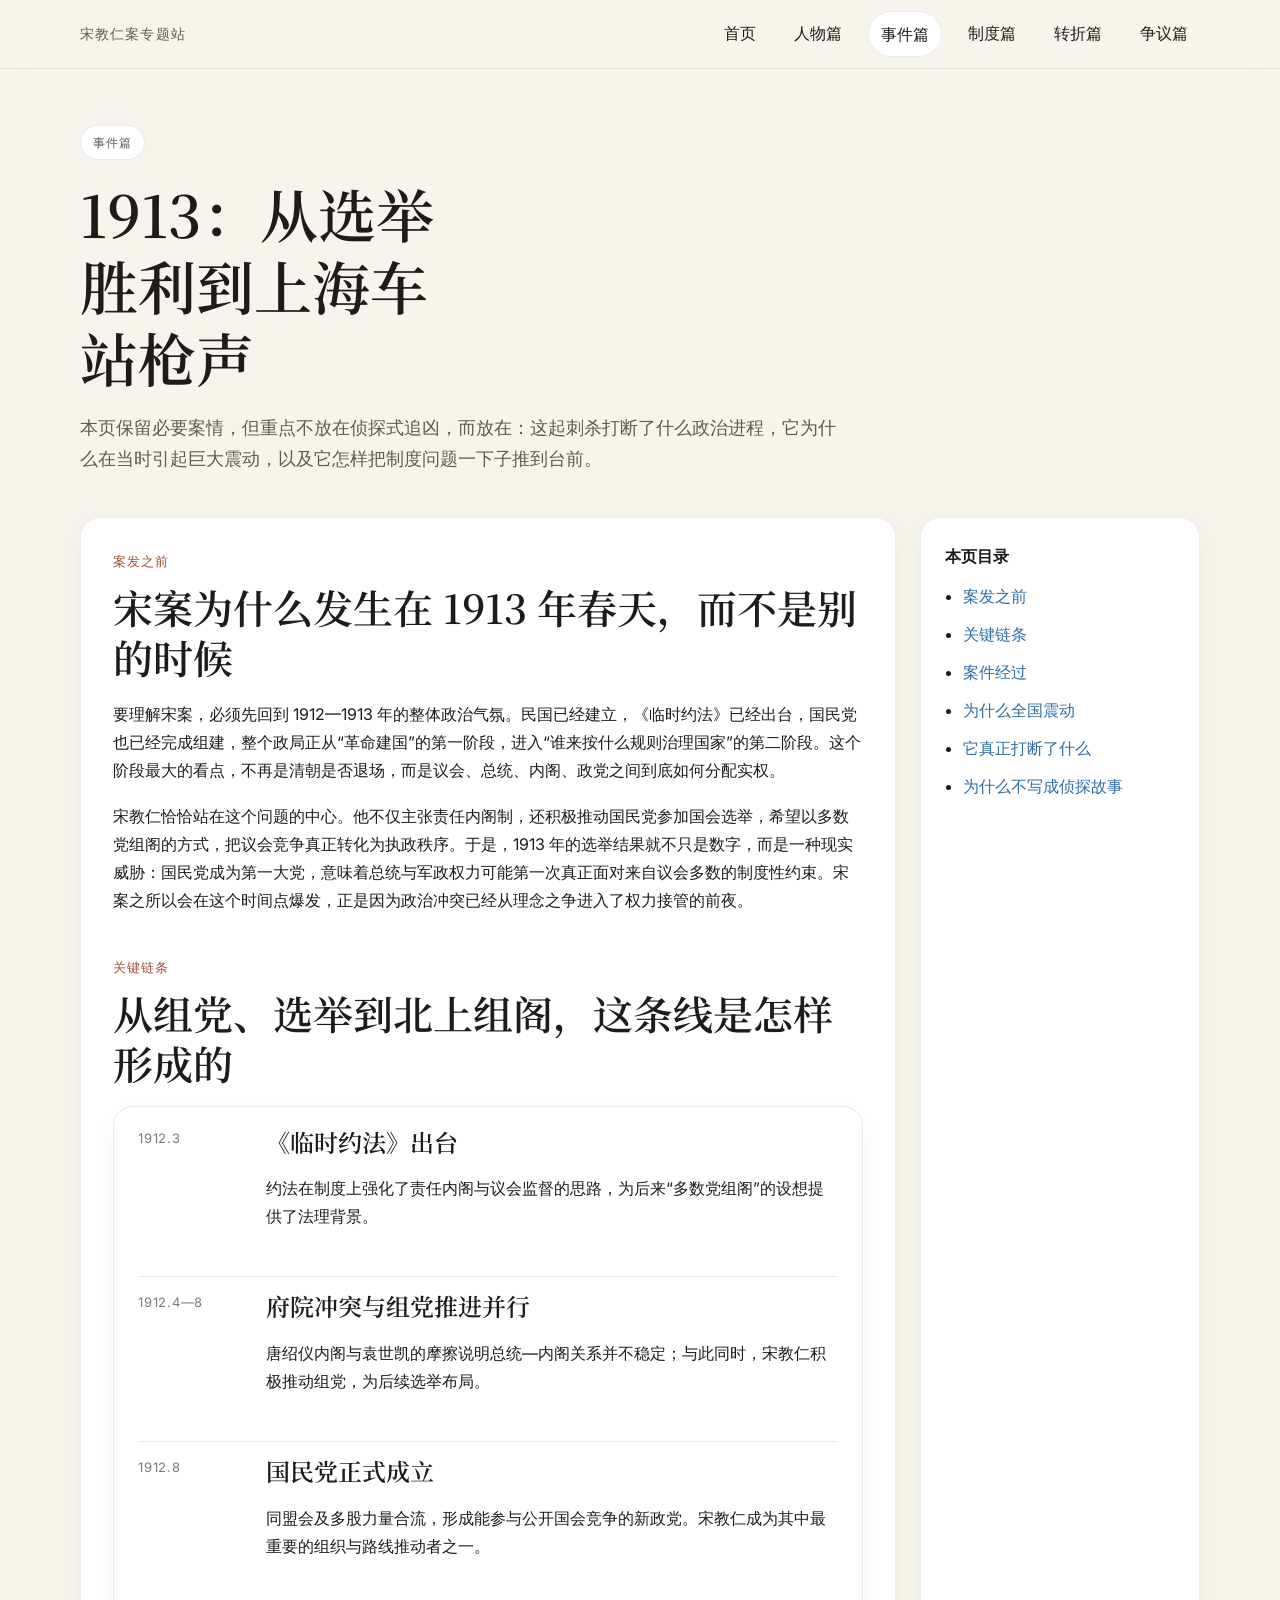
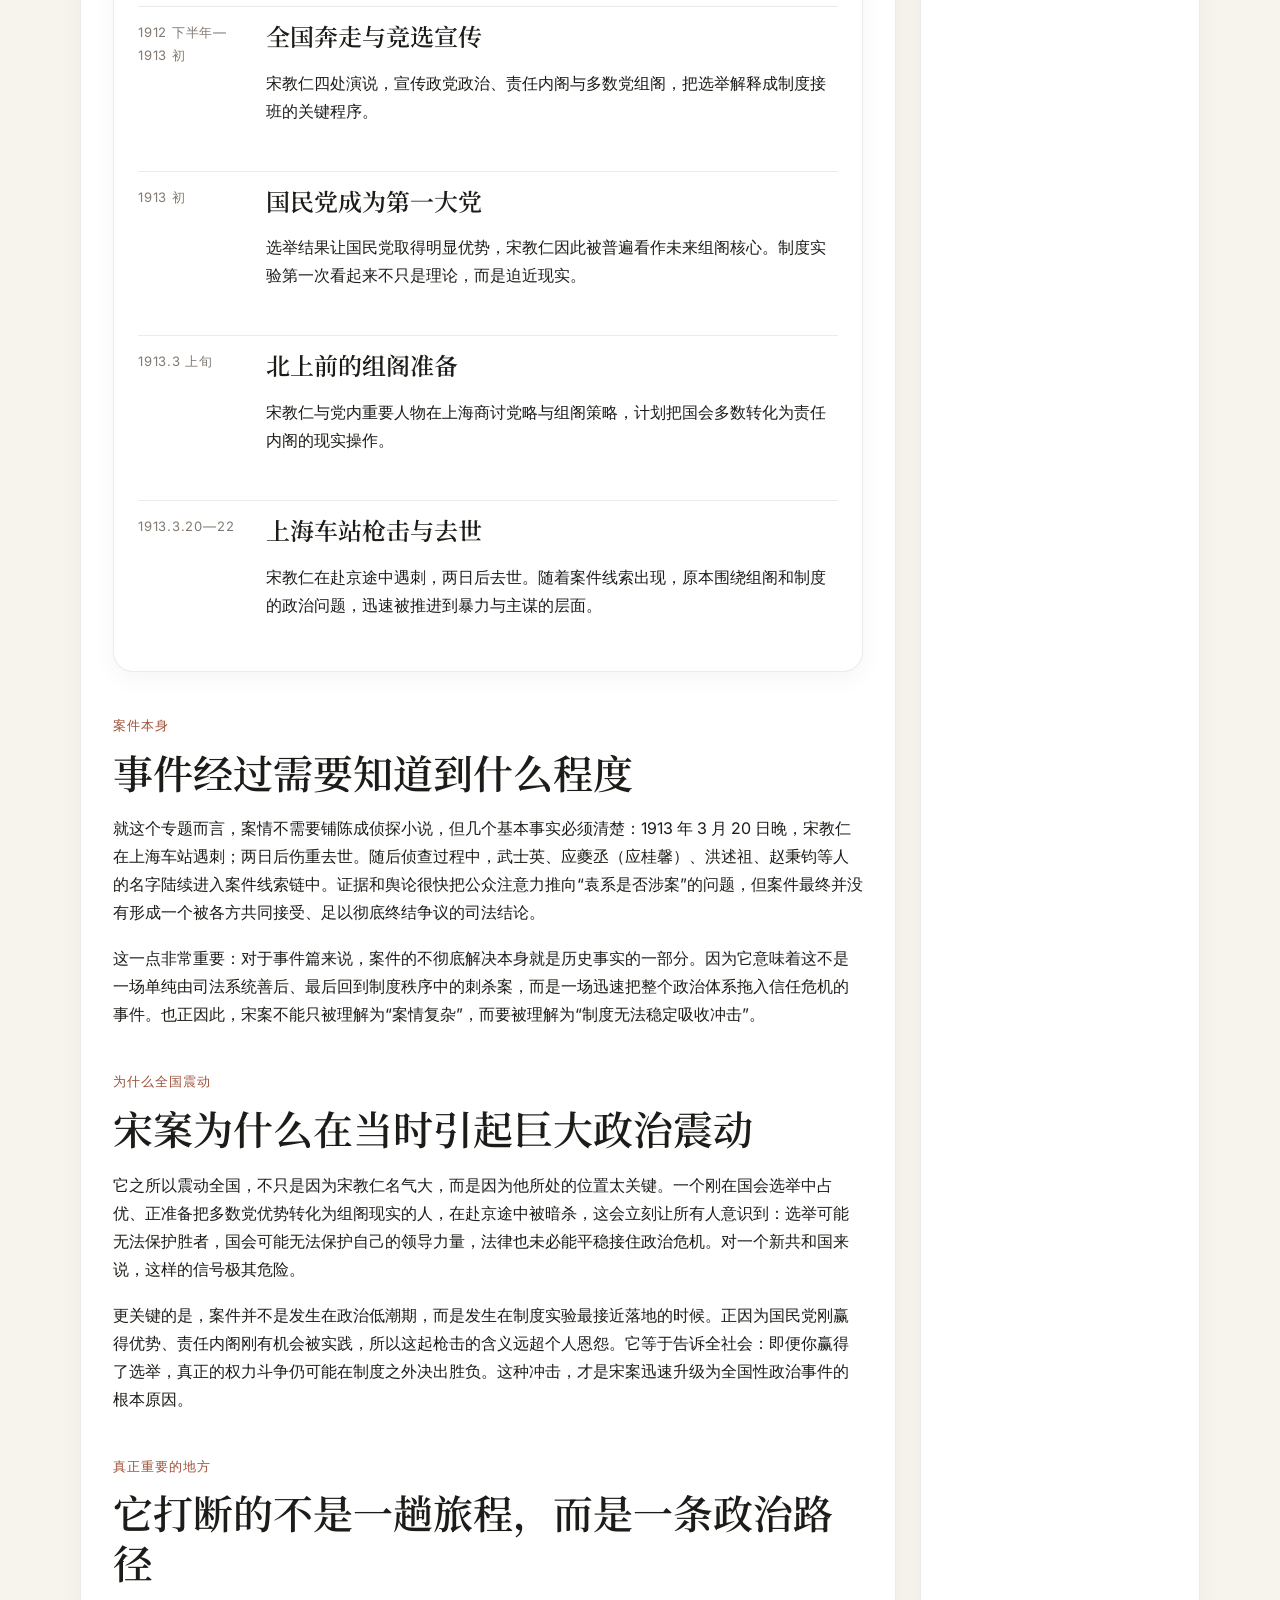
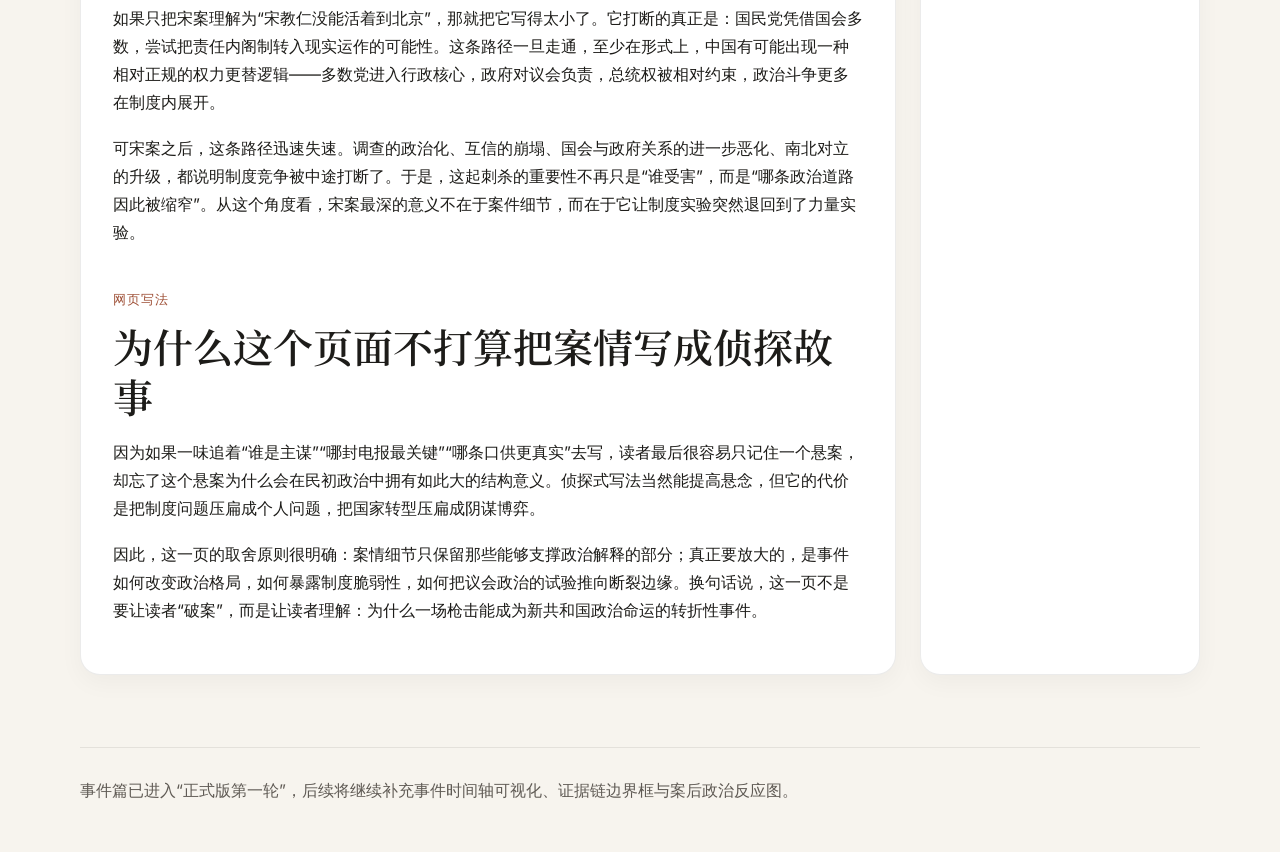
==== pages/case.html @ c225a69d "feat: build first version of song jiaoren history site" ====
<!doctype html>
<html lang="zh-CN">
<head>
  <meta charset="UTF-8" />
  <meta name="viewport" content="width=device-width, initial-scale=1.0" />
  <title>事件篇｜宋教仁案专题站</title>
  <link rel="preconnect" href="https://fonts.googleapis.com">
  <link rel="preconnect" href="https://fonts.gstatic.com" crossorigin>
  <link href="https://fonts.googleapis.com/css2?family=Inter:wght@400;500;600;700&family=Noto+Serif+SC:wght@500;600;700&display=swap" rel="stylesheet">
  <link rel="stylesheet" href="../assets/css/main.css" />
</head>
<body>
  <header class="site-header"><div class="nav-wrap"><div class="brand">宋教仁案专题站</div><nav class="nav-links"><a data-nav href="../index.html">首页</a><a data-nav href="person.html">人物篇</a><a data-nav href="case.html">事件篇</a><a data-nav href="system.html">制度篇</a><a data-nav href="turning-point.html">转折篇</a><a data-nav href="debate.html">争议篇</a></nav></div></header>
  <section class="page-intro">
    <span class="eyebrow">事件篇</span>
    <h1>1913：从选举胜利到上海车站枪声</h1>
    <p class="lead">本页保留必要案情，但重点不放在侦探式追凶，而放在：这起刺杀打断了什么政治进程，它为什么在当时引起巨大震动，以及它怎样把制度问题一下子推到台前。</p>
  </section>
  <main class="page-grid">
    <article class="article">
      <section id="背景">
        <div class="kicker">案发之前</div>
        <h2>宋案为什么发生在 1913 年春天，而不是别的时候</h2>
        <p>要理解宋案，必须先回到 1912—1913 年的整体政治气氛。民国已经建立，《临时约法》已经出台，国民党也已经完成组建，整个政局正从“革命建国”的第一阶段，进入“谁来按什么规则治理国家”的第二阶段。这个阶段最大的看点，不再是清朝是否退场，而是议会、总统、内阁、政党之间到底如何分配实权。</p>
        <p>宋教仁恰恰站在这个问题的中心。他不仅主张责任内阁制，还积极推动国民党参加国会选举，希望以多数党组阁的方式，把议会竞争真正转化为执政秩序。于是，1913 年的选举结果就不只是数字，而是一种现实威胁：国民党成为第一大党，意味着总统与军政权力可能第一次真正面对来自议会多数的制度性约束。宋案之所以会在这个时间点爆发，正是因为政治冲突已经从理念之争进入了权力接管的前夜。</p>
      </section>

      <section id="链条">
        <div class="kicker">关键链条</div>
        <h2>从组党、选举到北上组阁，这条线是怎样形成的</h2>
        <div class="timeline">
          <div class="timeline-list">
            <div class="timeline-item"><div class="date">1912.3</div><div><h3>《临时约法》出台</h3><p>约法在制度上强化了责任内阁与议会监督的思路，为后来“多数党组阁”的设想提供了法理背景。</p></div></div>
            <div class="timeline-item"><div class="date">1912.4—8</div><div><h3>府院冲突与组党推进并行</h3><p>唐绍仪内阁与袁世凯的摩擦说明总统—内阁关系并不稳定；与此同时，宋教仁积极推动组党，为后续选举布局。</p></div></div>
            <div class="timeline-item"><div class="date">1912.8</div><div><h3>国民党正式成立</h3><p>同盟会及多股力量合流，形成能参与公开国会竞争的新政党。宋教仁成为其中最重要的组织与路线推动者之一。</p></div></div>
            <div class="timeline-item"><div class="date">1912 下半年—1913 初</div><div><h3>全国奔走与竞选宣传</h3><p>宋教仁四处演说，宣传政党政治、责任内阁与多数党组阁，把选举解释成制度接班的关键程序。</p></div></div>
            <div class="timeline-item"><div class="date">1913 初</div><div><h3>国民党成为第一大党</h3><p>选举结果让国民党取得明显优势，宋教仁因此被普遍看作未来组阁核心。制度实验第一次看起来不只是理论，而是迫近现实。</p></div></div>
            <div class="timeline-item"><div class="date">1913.3 上旬</div><div><h3>北上前的组阁准备</h3><p>宋教仁与党内重要人物在上海商讨党略与组阁策略，计划把国会多数转化为责任内阁的现实操作。</p></div></div>
            <div class="timeline-item"><div class="date">1913.3.20—22</div><div><h3>上海车站枪击与去世</h3><p>宋教仁在赴京途中遇刺，两日后去世。随着案件线索出现，原本围绕组阁和制度的政治问题，迅速被推进到暴力与主谋的层面。</p></div></div>
          </div>
        </div>
      </section>

      <section id="经过">
        <div class="kicker">案件本身</div>
        <h2>事件经过需要知道到什么程度</h2>
        <p>就这个专题而言，案情不需要铺陈成侦探小说，但几个基本事实必须清楚：1913 年 3 月 20 日晚，宋教仁在上海车站遇刺；两日后伤重去世。随后侦查过程中，武士英、应夔丞（应桂馨）、洪述祖、赵秉钧等人的名字陆续进入案件线索链中。证据和舆论很快把公众注意力推向“袁系是否涉案”的问题，但案件最终并没有形成一个被各方共同接受、足以彻底终结争议的司法结论。</p>
        <p>这一点非常重要：对于事件篇来说，案件的不彻底解决本身就是历史事实的一部分。因为它意味着这不是一场单纯由司法系统善后、最后回到制度秩序中的刺杀案，而是一场迅速把整个政治体系拖入信任危机的事件。也正因此，宋案不能只被理解为“案情复杂”，而要被理解为“制度无法稳定吸收冲击”。</p>
      </section>

      <section id="震动">
        <div class="kicker">为什么全国震动</div>
        <h2>宋案为什么在当时引起巨大政治震动</h2>
        <p>它之所以震动全国，不只是因为宋教仁名气大，而是因为他所处的位置太关键。一个刚在国会选举中占优、正准备把多数党优势转化为组阁现实的人，在赴京途中被暗杀，这会立刻让所有人意识到：选举可能无法保护胜者，国会可能无法保护自己的领导力量，法律也未必能平稳接住政治危机。对一个新共和国来说，这样的信号极其危险。</p>
        <p>更关键的是，案件并不是发生在政治低潮期，而是发生在制度实验最接近落地的时候。正因为国民党刚赢得优势、责任内阁刚有机会被实践，所以这起枪击的含义远超个人恩怨。它等于告诉全社会：即便你赢得了选举，真正的权力斗争仍可能在制度之外决出胜负。这种冲击，才是宋案迅速升级为全国性政治事件的根本原因。</p>
      </section>

      <section id="意义">
        <div class="kicker">真正重要的地方</div>
        <h2>它打断的不是一趟旅程，而是一条政治路径</h2>
        <p>如果只把宋案理解为“宋教仁没能活着到北京”，那就把它写得太小了。它打断的真正是：国民党凭借国会多数，尝试把责任内阁制转入现实运作的可能性。这条路径一旦走通，至少在形式上，中国有可能出现一种相对正规的权力更替逻辑——多数党进入行政核心，政府对议会负责，总统权被相对约束，政治斗争更多在制度内展开。</p>
        <p>可宋案之后，这条路径迅速失速。调查的政治化、互信的崩塌、国会与政府关系的进一步恶化、南北对立的升级，都说明制度竞争被中途打断了。于是，这起刺杀的重要性不再只是“谁受害”，而是“哪条政治道路因此被缩窄”。从这个角度看，宋案最深的意义不在于案件细节，而在于它让制度实验突然退回到了力量实验。</p>
      </section>

      <section id="取舍">
        <div class="kicker">网页写法</div>
        <h2>为什么这个页面不打算把案情写成侦探故事</h2>
        <p>因为如果一味追着“谁是主谋”“哪封电报最关键”“哪条口供更真实”去写，读者最后很容易只记住一个悬案，却忘了这个悬案为什么会在民初政治中拥有如此大的结构意义。侦探式写法当然能提高悬念，但它的代价是把制度问题压扁成个人问题，把国家转型压扁成阴谋博弈。</p>
        <p>因此，这一页的取舍原则很明确：案情细节只保留那些能够支撑政治解释的部分；真正要放大的，是事件如何改变政治格局，如何暴露制度脆弱性，如何把议会政治的试验推向断裂边缘。换句话说，这一页不是要让读者“破案”，而是让读者理解：为什么一场枪击能成为新共和国政治命运的转折性事件。</p>
      </section>
    </article>
    <aside class="sidebar-box">
      <strong>本页目录</strong>
      <ul>
        <li><a href="#背景">案发之前</a></li>
        <li><a href="#链条">关键链条</a></li>
        <li><a href="#经过">案件经过</a></li>
        <li><a href="#震动">为什么全国震动</a></li>
        <li><a href="#意义">它真正打断了什么</a></li>
        <li><a href="#取舍">为什么不写成侦探故事</a></li>
      </ul>
    </aside>
  </main>
  <footer><div class="footer-wrap">事件篇已进入“正式版第一轮”，后续将继续补充事件时间轴可视化、证据链边界框与案后政治反应图。</div></footer>
  <script src="../assets/js/app.js"></script>
</body>
</html>
---- assets/css/main.css ----
:root {
  --bg: #f7f4ee;
  --surface: #ffffff;
  --surface-alt: #f2eee6;
  --surface-ink: #ebe4d8;
  --text: #1d1c19;
  --muted: #5f5a54;
  --soft: #827a72;
  --border: rgba(0,0,0,0.08);
  --accent: #c46a4a;
  --accent-deep: #9f5138;
  --link: #2f6ea6;
  --max-width: 1120px;
  --shadow: 0 8px 24px rgba(0,0,0,0.04);
}

* { box-sizing: border-box; }
html { scroll-behavior: smooth; }
body {
  margin: 0;
  font-family: Inter, -apple-system, BlinkMacSystemFont, 'Segoe UI', sans-serif;
  color: var(--text);
  background: var(--bg);
  line-height: 1.75;
}

a { color: var(--link); text-decoration: none; }
a:hover { text-decoration: underline; }

.site-header {
  position: sticky;
  top: 0;
  z-index: 50;
  background: rgba(247, 244, 238, 0.88);
  backdrop-filter: blur(12px);
  border-bottom: 1px solid var(--border);
}

.nav-wrap,
.page-wrap,
.footer-wrap {
  width: min(var(--max-width), calc(100% - 32px));
  margin: 0 auto;
}

.nav-wrap {
  display: flex;
  align-items: center;
  justify-content: space-between;
  min-height: 68px;
  gap: 24px;
}

.brand {
  font-size: 14px;
  letter-spacing: 0.08em;
  text-transform: uppercase;
  color: var(--muted);
}

.nav-links {
  display: flex;
  flex-wrap: wrap;
  gap: 14px;
}

.nav-links a {
  padding: 8px 12px;
  border-radius: 999px;
  color: var(--text);
}

.nav-links a[aria-current="page"],
.nav-links a:hover {
  background: var(--surface);
  border: 1px solid var(--border);
  text-decoration: none;
}

.hero, .content-section, .page-intro, .page-grid {
  width: min(var(--max-width), calc(100% - 32px));
  margin: 0 auto;
}

.hero {
  padding: 72px 0 36px;
}

.hero-shell {
  padding: 34px;
  border: 1px solid var(--border);
  border-radius: 28px;
  background: linear-gradient(180deg, rgba(255,255,255,0.92), rgba(242,238,230,0.72));
  box-shadow: var(--shadow);
}

.eyebrow {
  display: inline-block;
  margin-bottom: 18px;
  padding: 6px 12px;
  border: 1px solid var(--border);
  border-radius: 999px;
  font-size: 12px;
  letter-spacing: 0.08em;
  text-transform: uppercase;
  color: var(--muted);
  background: var(--surface);
}

h1, h2, h3, h4 {
  font-family: 'Noto Serif SC', 'Source Han Serif SC', 'Songti SC', serif;
  line-height: 1.24;
  margin: 0 0 18px;
  font-weight: 600;
}

h1 { font-size: clamp(34px, 5vw, 58px); max-width: 11ch; }
h2 { font-size: clamp(28px, 4vw, 40px); }
h3 { font-size: 24px; }
h4 { font-size: 20px; }

.lead {
  max-width: 760px;
  color: var(--muted);
  font-size: 18px;
}

.grid-2, .grid-3, .grid-4, .card-grid {
  display: grid;
  gap: 20px;
}
.grid-2 { grid-template-columns: repeat(2, minmax(0, 1fr)); }
.grid-3, .card-grid { grid-template-columns: repeat(3, minmax(0, 1fr)); }
.grid-4 { grid-template-columns: repeat(4, minmax(0, 1fr)); }

.card, .timeline, .article, .sidebar-box, .metric, .theme-card, .quote-box, .section-note {
  background: var(--surface);
  border: 1px solid var(--border);
  border-radius: 20px;
  box-shadow: var(--shadow);
}

.card, .sidebar-box, .metric, .theme-card, .quote-box, .section-note { padding: 24px; }
.timeline { padding: 20px 24px; }
.content-section { padding: 24px 0 56px; }
.page-intro { padding: 56px 0 24px; }
.page-grid {
  display: grid;
  grid-template-columns: minmax(0, 1fr) 280px;
  gap: 24px;
  padding-bottom: 72px;
}
.article { padding: 32px; }
.article p { margin: 0 0 18px; }
.article ul, .article ol { margin: 0 0 20px 1.3em; }
.article li + li { margin-top: 8px; }
.article section + section { margin-top: 42px; }
.sidebar-box { position: sticky; top: 96px; }
.sidebar-box ul { margin: 12px 0 0; padding-left: 18px; }
.sidebar-box li + li { margin-top: 10px; }

.hero-meta {
  margin-top: 24px;
  display: grid;
  grid-template-columns: repeat(3, minmax(0,1fr));
  gap: 16px;
}

.metric strong,
.theme-card strong,
.card strong {
  display: block;
  margin-bottom: 10px;
  font-size: 13px;
  letter-spacing: 0.06em;
  text-transform: uppercase;
  color: var(--soft);
}

.metric .big-number {
  font-size: 32px;
  color: var(--accent-deep);
  margin-bottom: 8px;
  font-family: 'Noto Serif SC', serif;
}

.card-grid a.card {
  color: inherit;
  transition: transform .16s ease, border-color .16s ease;
}
.card-grid a.card:hover {
  transform: translateY(-2px);
  border-color: rgba(196,106,74,.35);
  text-decoration: none;
}

.theme-card {
  background: linear-gradient(180deg, #fff, #faf8f3);
}

.timeline-list {
  display: grid;
  gap: 14px;
}
.timeline-item {
  display: grid;
  grid-template-columns: 110px minmax(0,1fr);
  gap: 18px;
  padding: 14px 0;
  border-top: 1px solid var(--border);
}
.timeline-item:first-child { border-top: 0; padding-top: 0; }
.timeline-item .date {
  font-size: 13px;
  letter-spacing: .06em;
  color: var(--soft);
  text-transform: uppercase;
}

.compare {
  display: grid;
  grid-template-columns: repeat(2, minmax(0,1fr));
  gap: 16px;
}
.compare .panel {
  padding: 18px;
  border-radius: 16px;
  background: var(--surface-alt);
  border: 1px solid var(--border);
}
.compare .panel ul { margin-bottom: 0; }

.kicker {
  color: var(--accent-deep);
  font-size: 13px;
  letter-spacing: .08em;
  text-transform: uppercase;
  margin-bottom: 10px;
}

.quote-box {
  border-left: 4px solid var(--accent);
  background: #fcfaf6;
}

.section-note {
  background: var(--surface-ink);
}

.tag-row {
  display: flex;
  flex-wrap: wrap;
  gap: 10px;
}
.tag {
  padding: 7px 12px;
  border-radius: 999px;
  border: 1px solid var(--border);
  background: var(--surface);
  color: var(--muted);
  font-size: 13px;
}

.footer-wrap {
  padding: 28px 0 48px;
  color: var(--muted);
  border-top: 1px solid var(--border);
}

@media (max-width: 900px) {
  .grid-2, .grid-3, .grid-4, .card-grid, .page-grid, .compare, .hero-meta {
    grid-template-columns: 1fr;
  }
  .timeline-item {
    grid-template-columns: 1fr;
    gap: 6px;
  }
  .sidebar-box { position: static; }
  .hero-shell, .article { padding: 24px; }
}
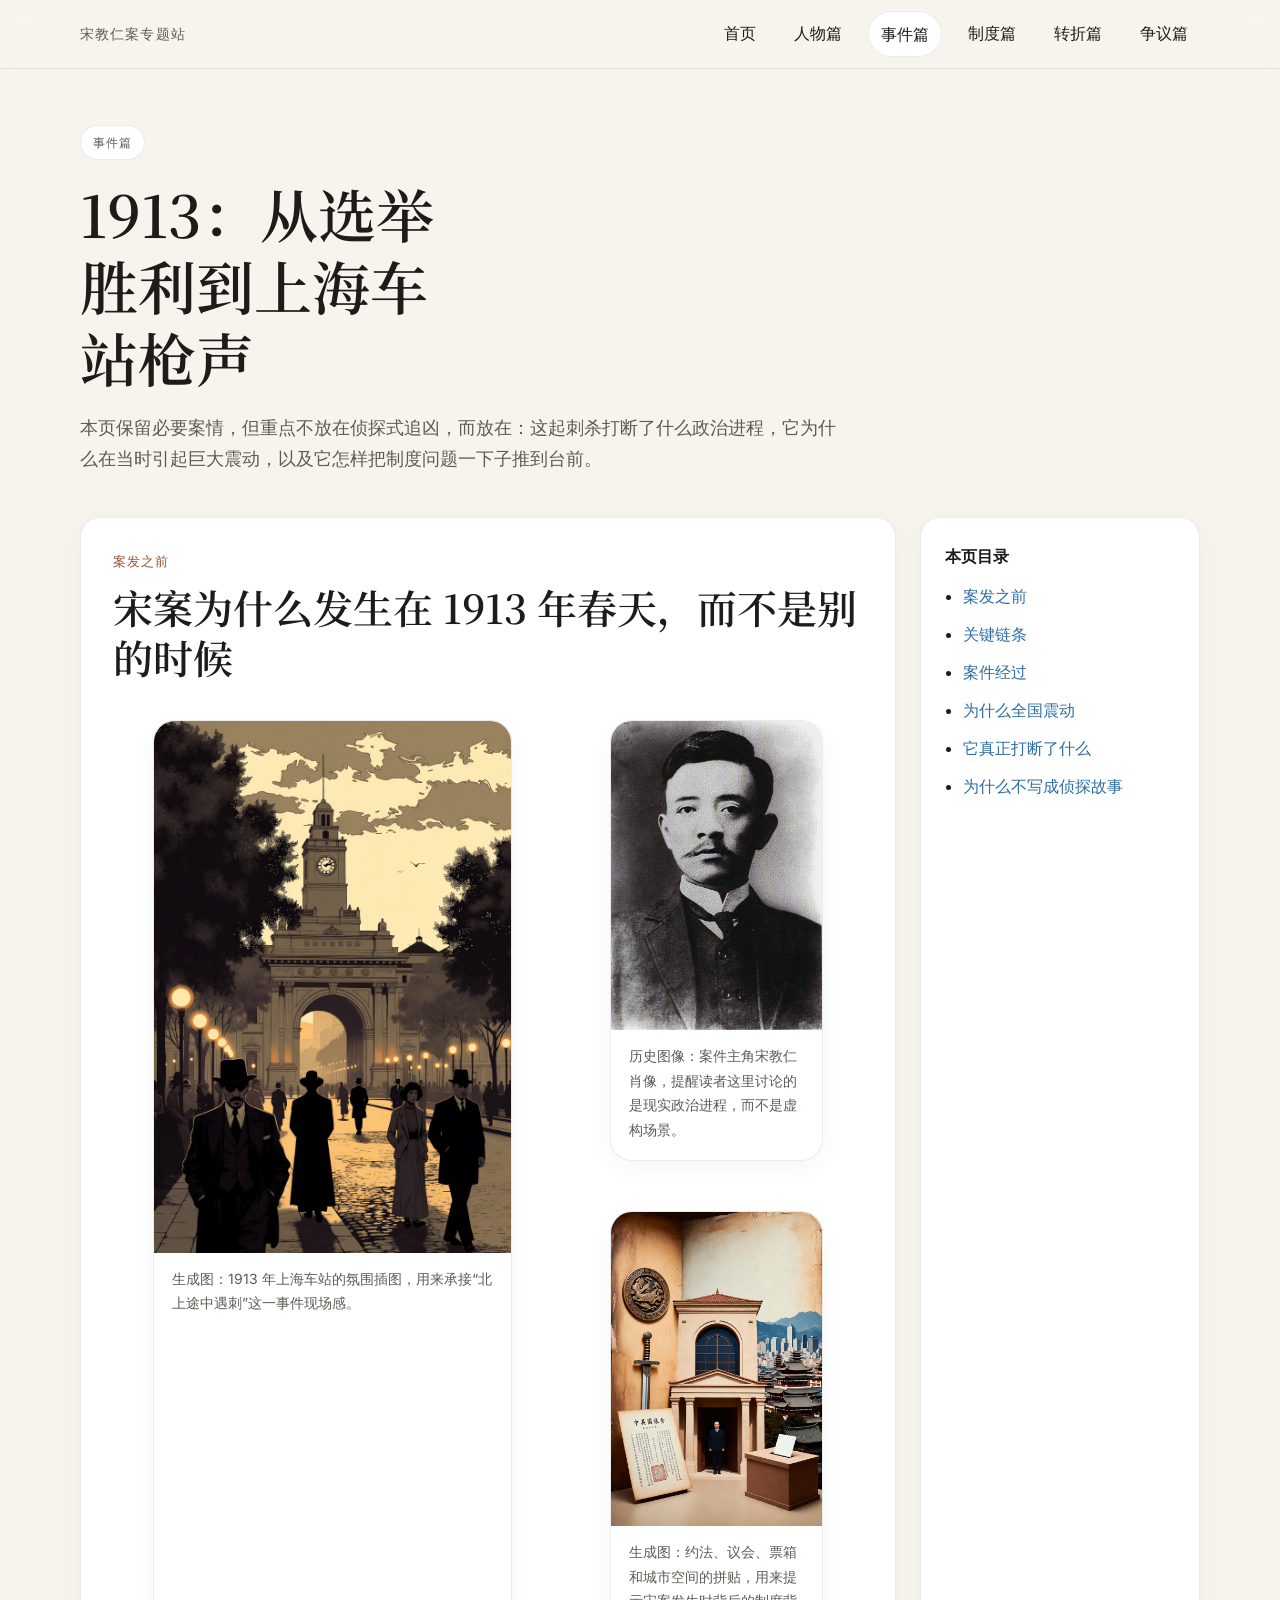
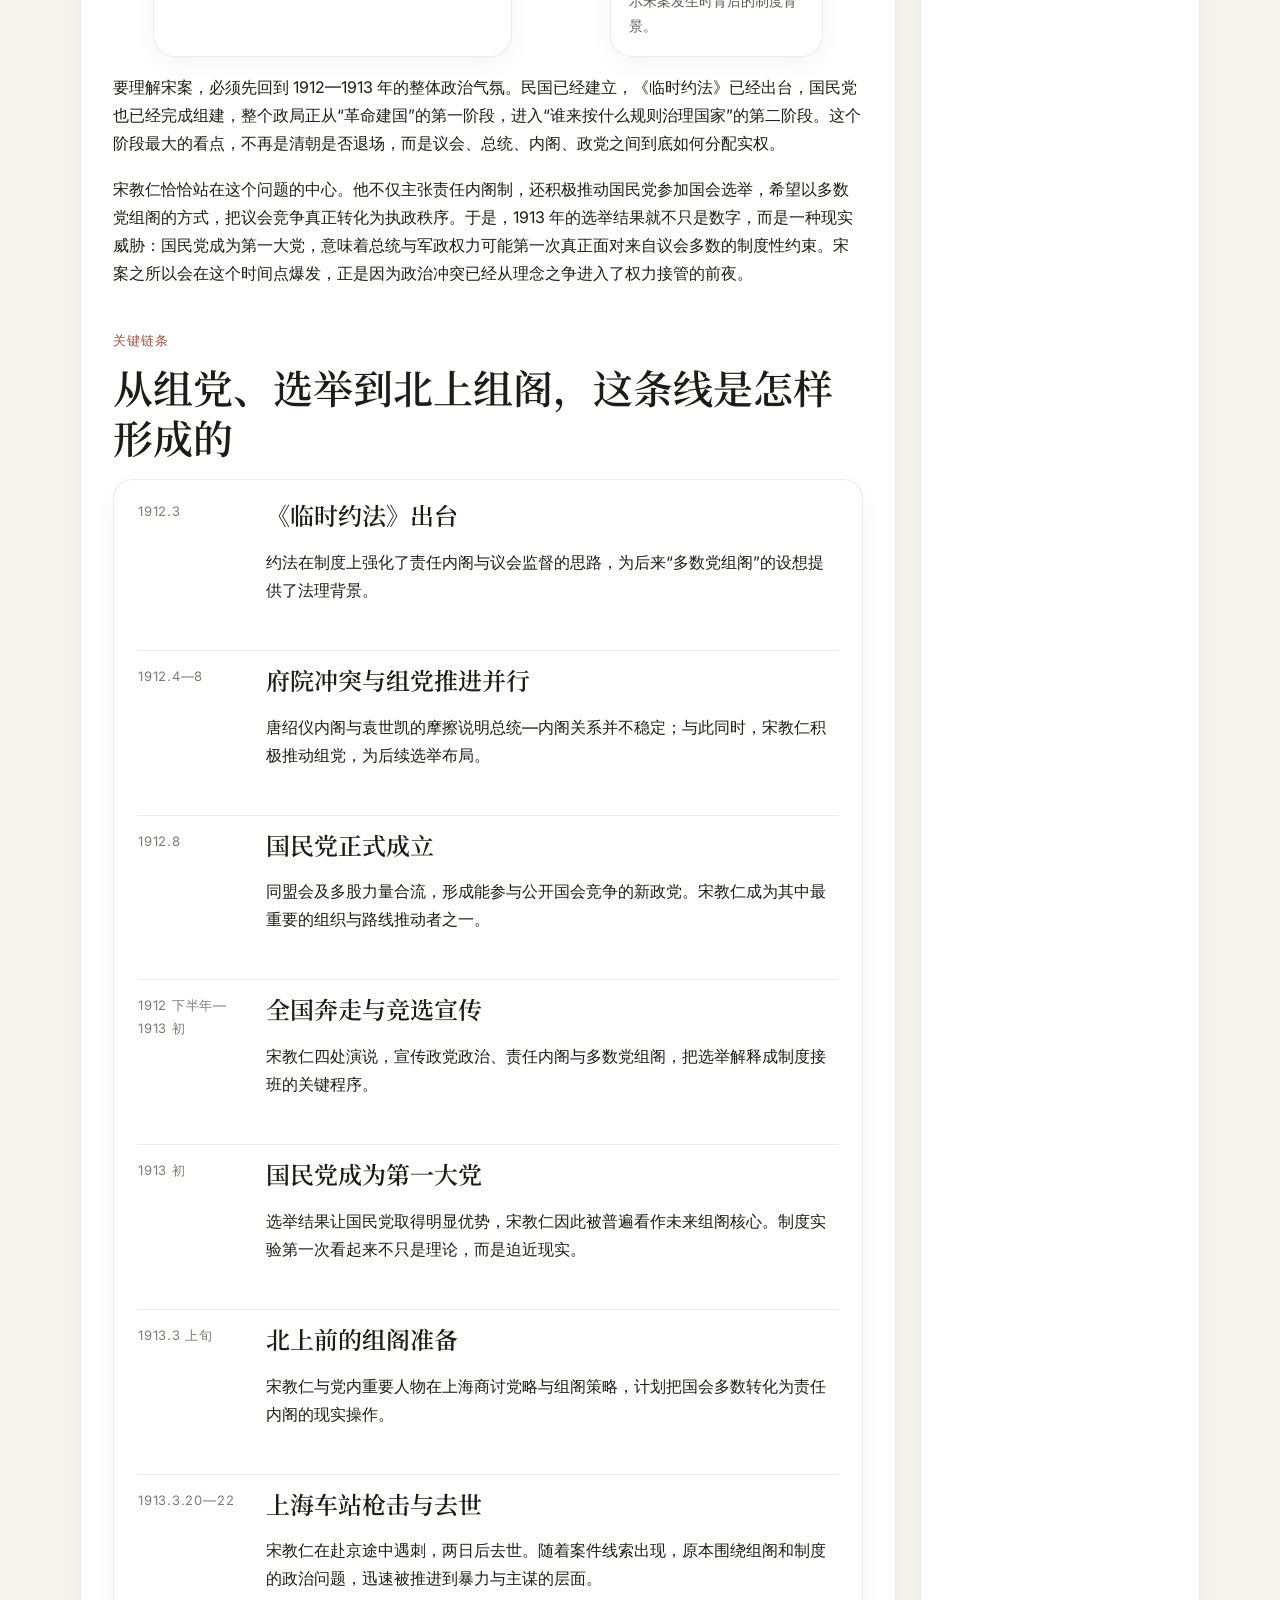
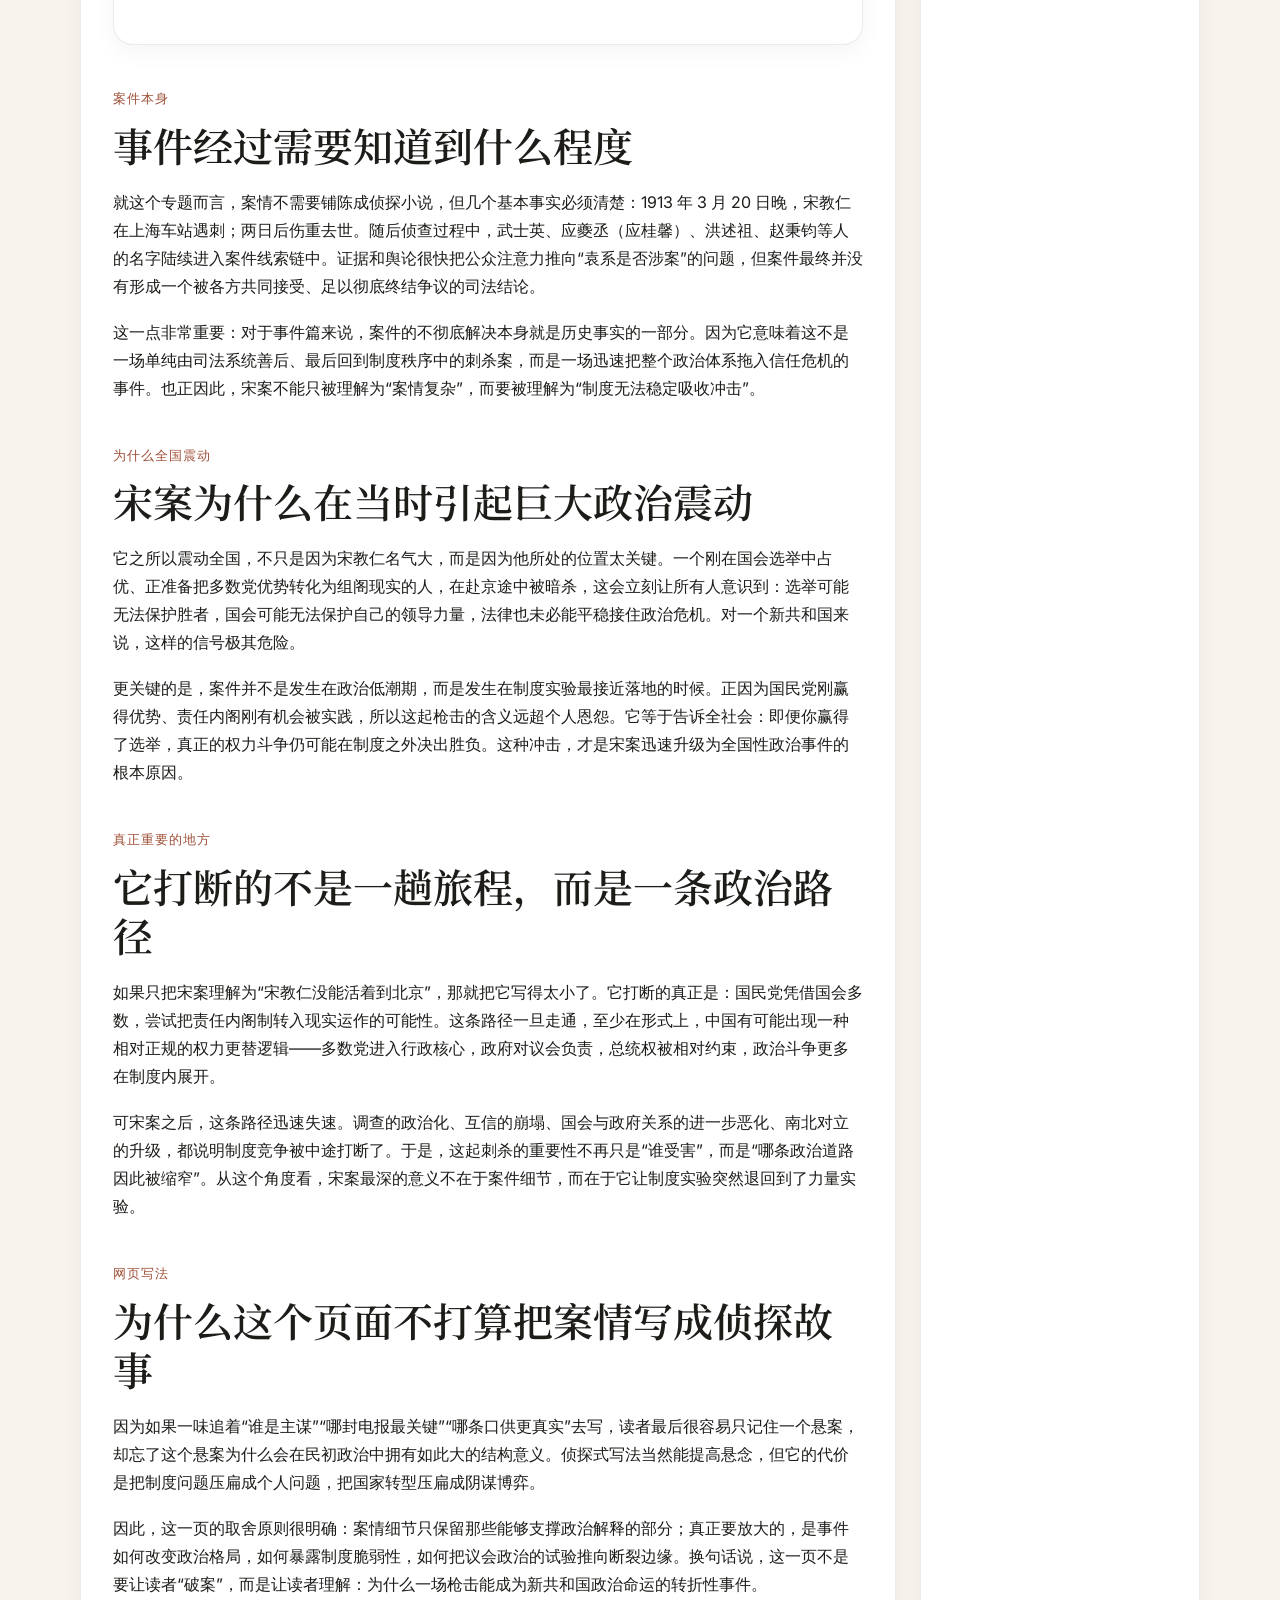
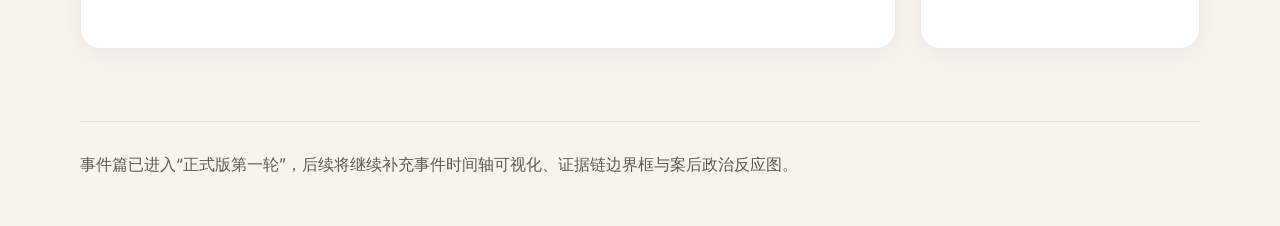
==== commit c5be99a0: "feat: add historical imagery and subtle motion to site" ====
--- a/pages/case.html
+++ b/pages/case.html
@@ -21,6 +21,22 @@
       <section id="背景">
         <div class="kicker">案发之前</div>
         <h2>宋案为什么发生在 1913 年春天，而不是别的时候</h2>
+        <div class="media-grid">
+          <figure class="media-card animated-pulse animated-pan">
+            <img src="../assets/media/shanghai-station-scene.jpg" alt="为专题站生成的 1913 年上海车站氛围插图" />
+            <figcaption class="caption">生成图：1913 年上海车站的氛围插图，用来承接“北上途中遇刺”这一事件现场感。</figcaption>
+          </figure>
+          <div class="media-stack">
+            <figure class="media-card animated-float">
+              <img src="../assets/media/song-jiaoren-portrait.jpg" alt="宋教仁历史肖像照片" />
+              <figcaption class="caption">历史图像：案件主角宋教仁肖像，提醒读者这里讨论的是现实政治进程，而不是虚构场景。</figcaption>
+            </figure>
+            <figure class="media-card animated-float">
+              <img src="../assets/media/republic-institutions-collage.jpg" alt="为专题站生成的民初制度与城市空间拼贴图" />
+              <figcaption class="caption">生成图：约法、议会、票箱和城市空间的拼贴，用来提示宋案发生时背后的制度背景。</figcaption>
+            </figure>
+          </div>
+        </div>
         <p>要理解宋案，必须先回到 1912—1913 年的整体政治气氛。民国已经建立，《临时约法》已经出台，国民党也已经完成组建，整个政局正从“革命建国”的第一阶段，进入“谁来按什么规则治理国家”的第二阶段。这个阶段最大的看点，不再是清朝是否退场，而是议会、总统、内阁、政党之间到底如何分配实权。</p>
         <p>宋教仁恰恰站在这个问题的中心。他不仅主张责任内阁制，还积极推动国民党参加国会选举，希望以多数党组阁的方式，把议会竞争真正转化为执政秩序。于是，1913 年的选举结果就不只是数字，而是一种现实威胁：国民党成为第一大党，意味着总统与军政权力可能第一次真正面对来自议会多数的制度性约束。宋案之所以会在这个时间点爆发，正是因为政治冲突已经从理念之争进入了权力接管的前夜。</p>
       </section>
--- a/assets/css/main.css
+++ b/assets/css/main.css
@@ -261,6 +261,85 @@
   font-size: 13px;
 }
 
+.media-grid {
+  display: grid;
+  grid-template-columns: 1.2fr .8fr;
+  gap: 18px;
+  margin-top: 22px;
+}
+
+.media-stack {
+  display: grid;
+  gap: 18px;
+}
+
+.media-card,
+.figure-card {
+  background: var(--surface);
+  border: 1px solid var(--border);
+  border-radius: 22px;
+  overflow: hidden;
+  box-shadow: var(--shadow);
+}
+
+.media-card img,
+.figure-card img {
+  width: 100%;
+  display: block;
+  height: auto;
+}
+
+.media-card .caption,
+.figure-card .caption {
+  padding: 14px 18px 18px;
+  color: var(--muted);
+  font-size: 14px;
+}
+
+.animated-float {
+  animation: floatY 7s ease-in-out infinite;
+}
+
+.animated-pulse {
+  animation: pulseGlow 5s ease-in-out infinite;
+}
+
+.animated-pan img {
+  transform-origin: center center;
+  animation: slowPan 18s ease-in-out infinite alternate;
+}
+
+.timeline-item,
+.card,
+.theme-card,
+.metric {
+  transition: transform .2s ease, box-shadow .2s ease, border-color .2s ease;
+}
+
+.timeline-item:hover,
+.card:hover,
+.theme-card:hover,
+.metric:hover {
+  transform: translateY(-2px);
+  box-shadow: 0 12px 28px rgba(0,0,0,0.06);
+  border-color: rgba(196,106,74,.24);
+}
+
+@keyframes floatY {
+  0%, 100% { transform: translateY(0); }
+  50% { transform: translateY(-8px); }
+}
+
+@keyframes pulseGlow {
+  0%, 100% { box-shadow: 0 8px 24px rgba(0,0,0,0.04); }
+  50% { box-shadow: 0 16px 34px rgba(196,106,74,0.12); }
+}
+
+@keyframes slowPan {
+  0% { transform: scale(1.02) translateX(0); }
+  100% { transform: scale(1.08) translateX(-1.5%); }
+}
+
 .footer-wrap {
   padding: 28px 0 48px;
   color: var(--muted);
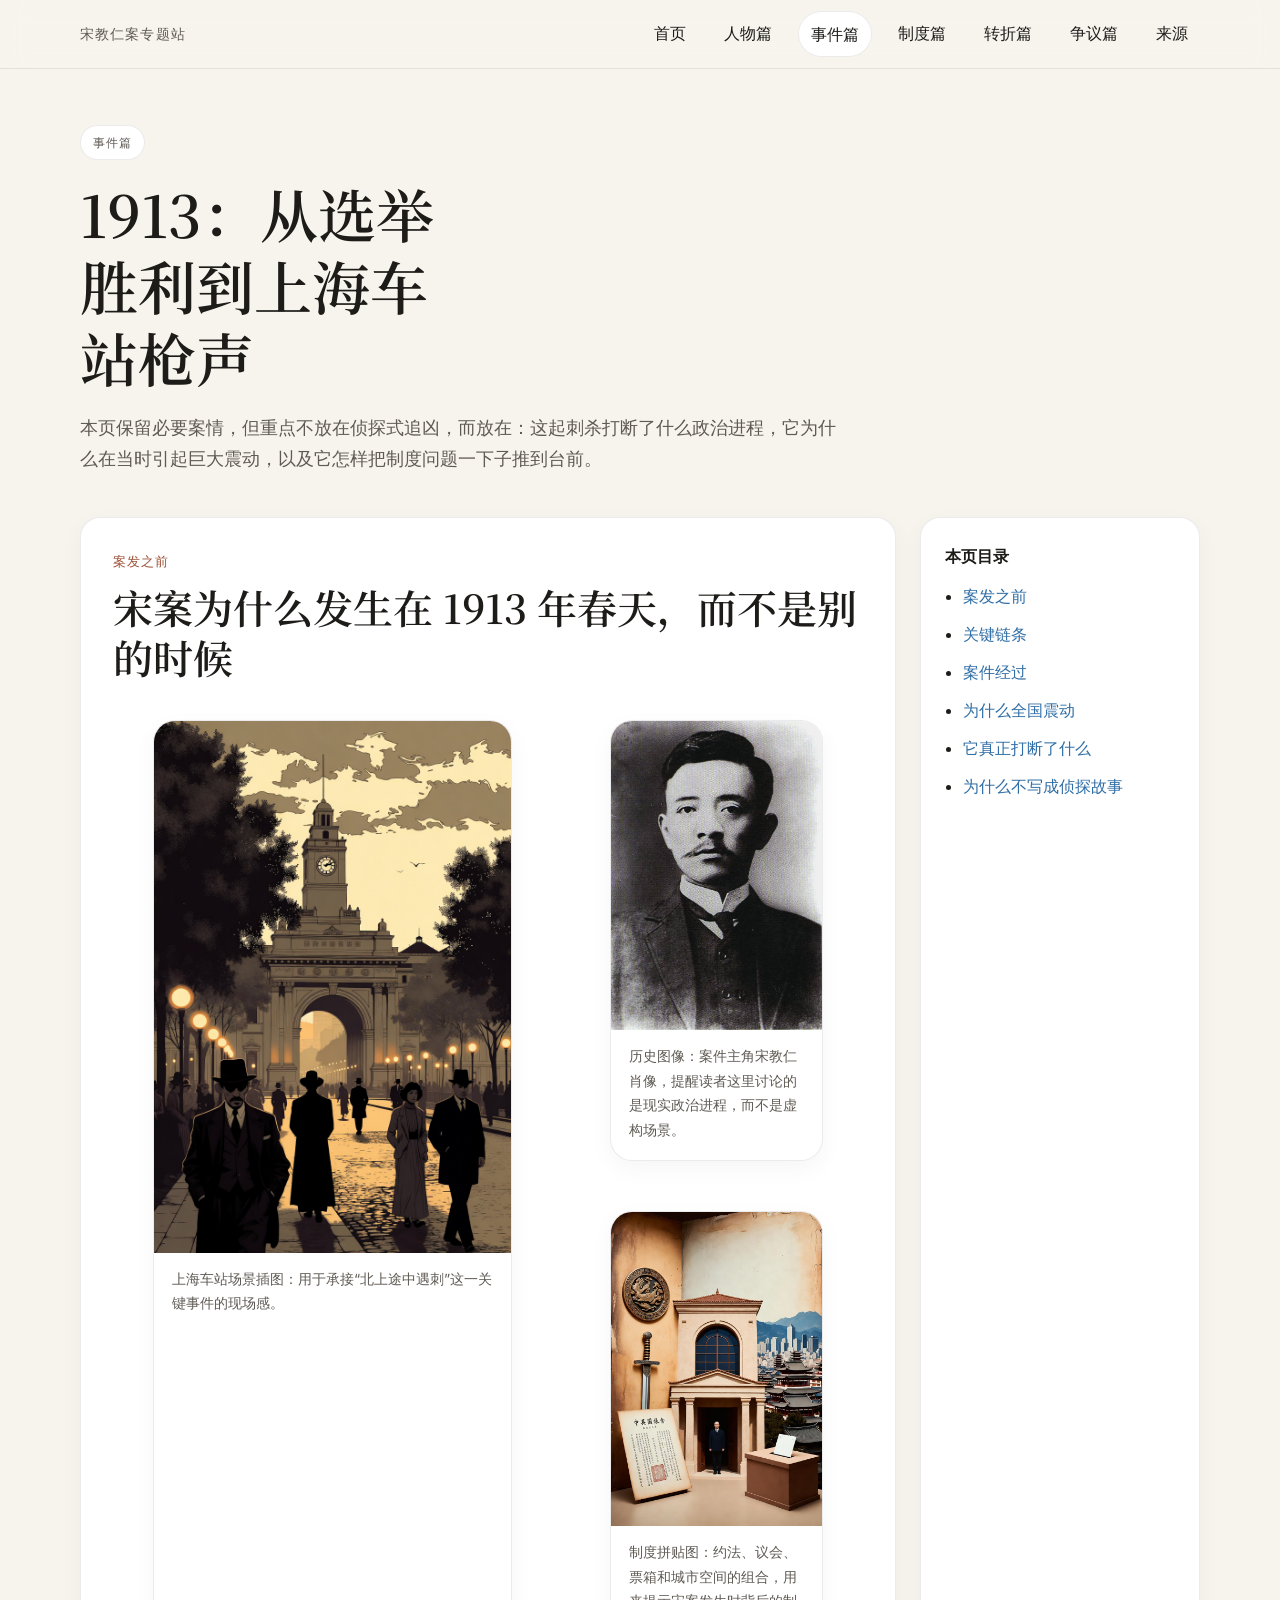
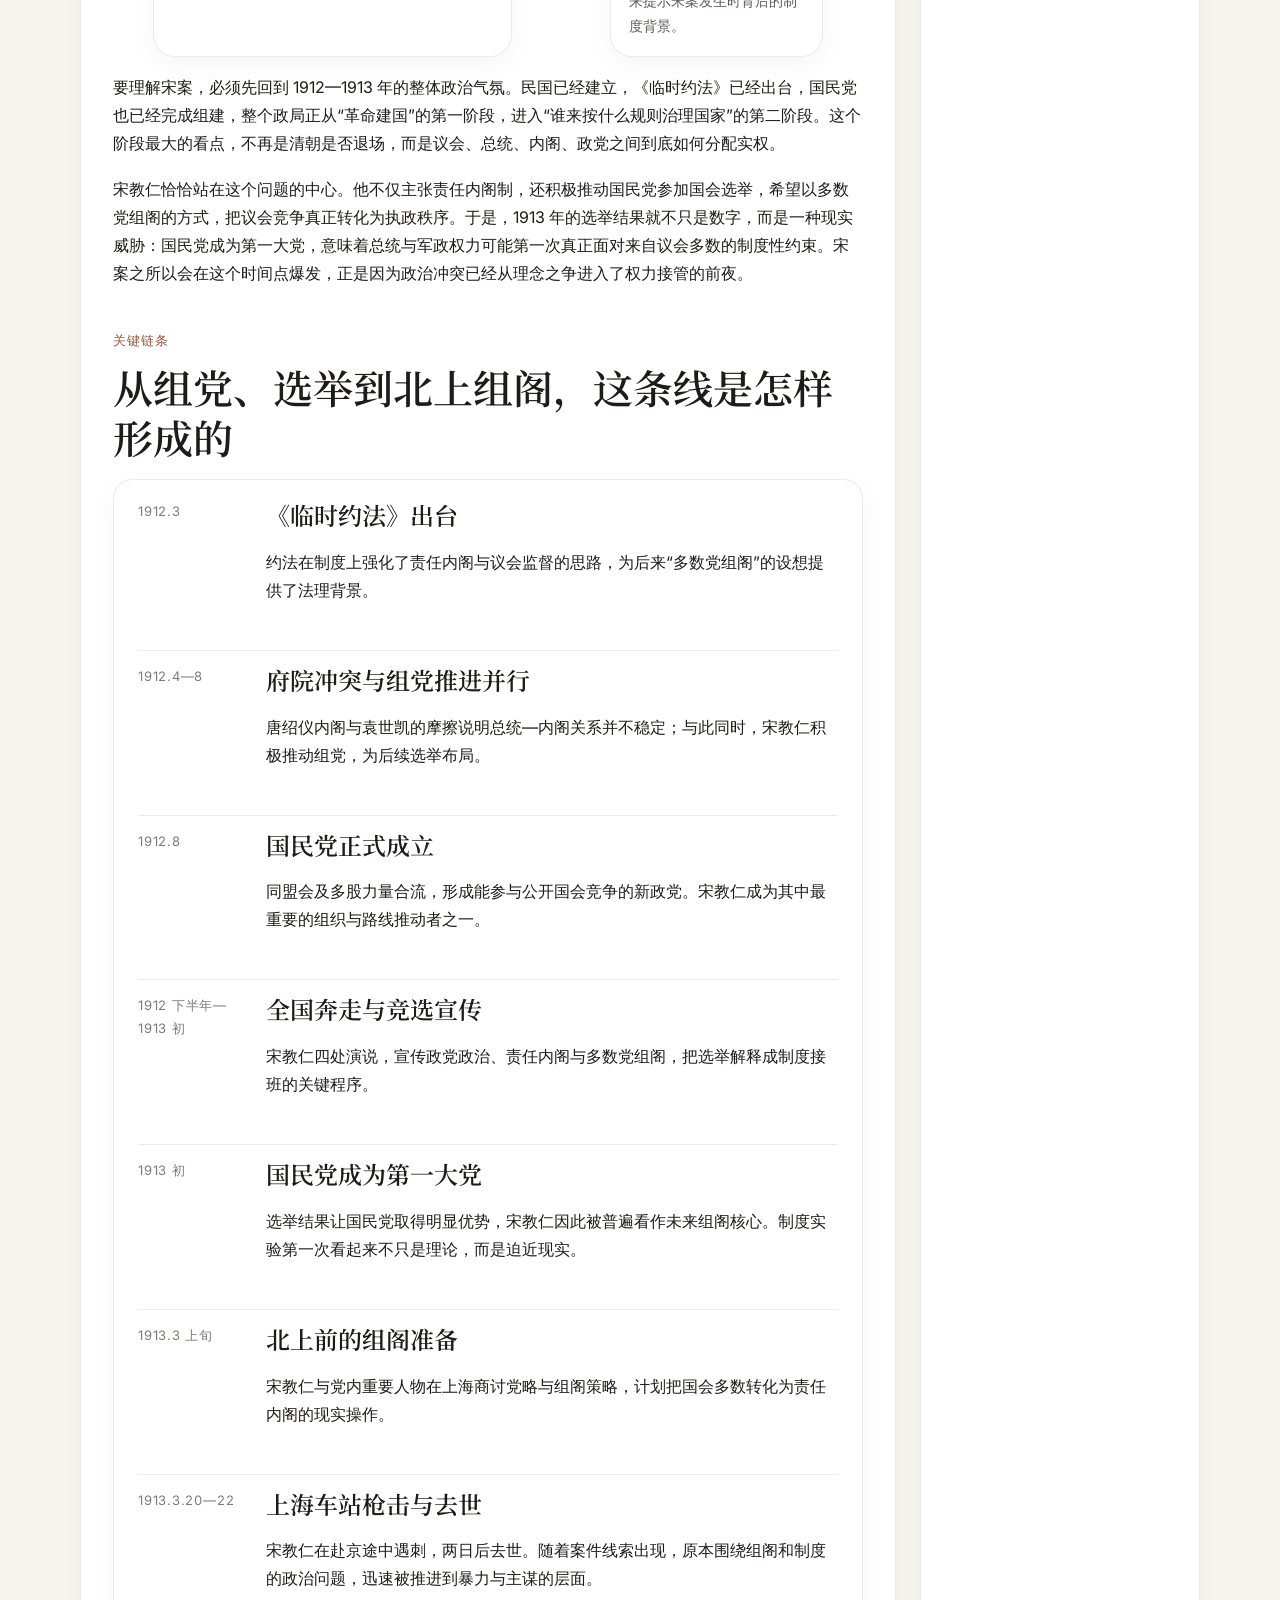
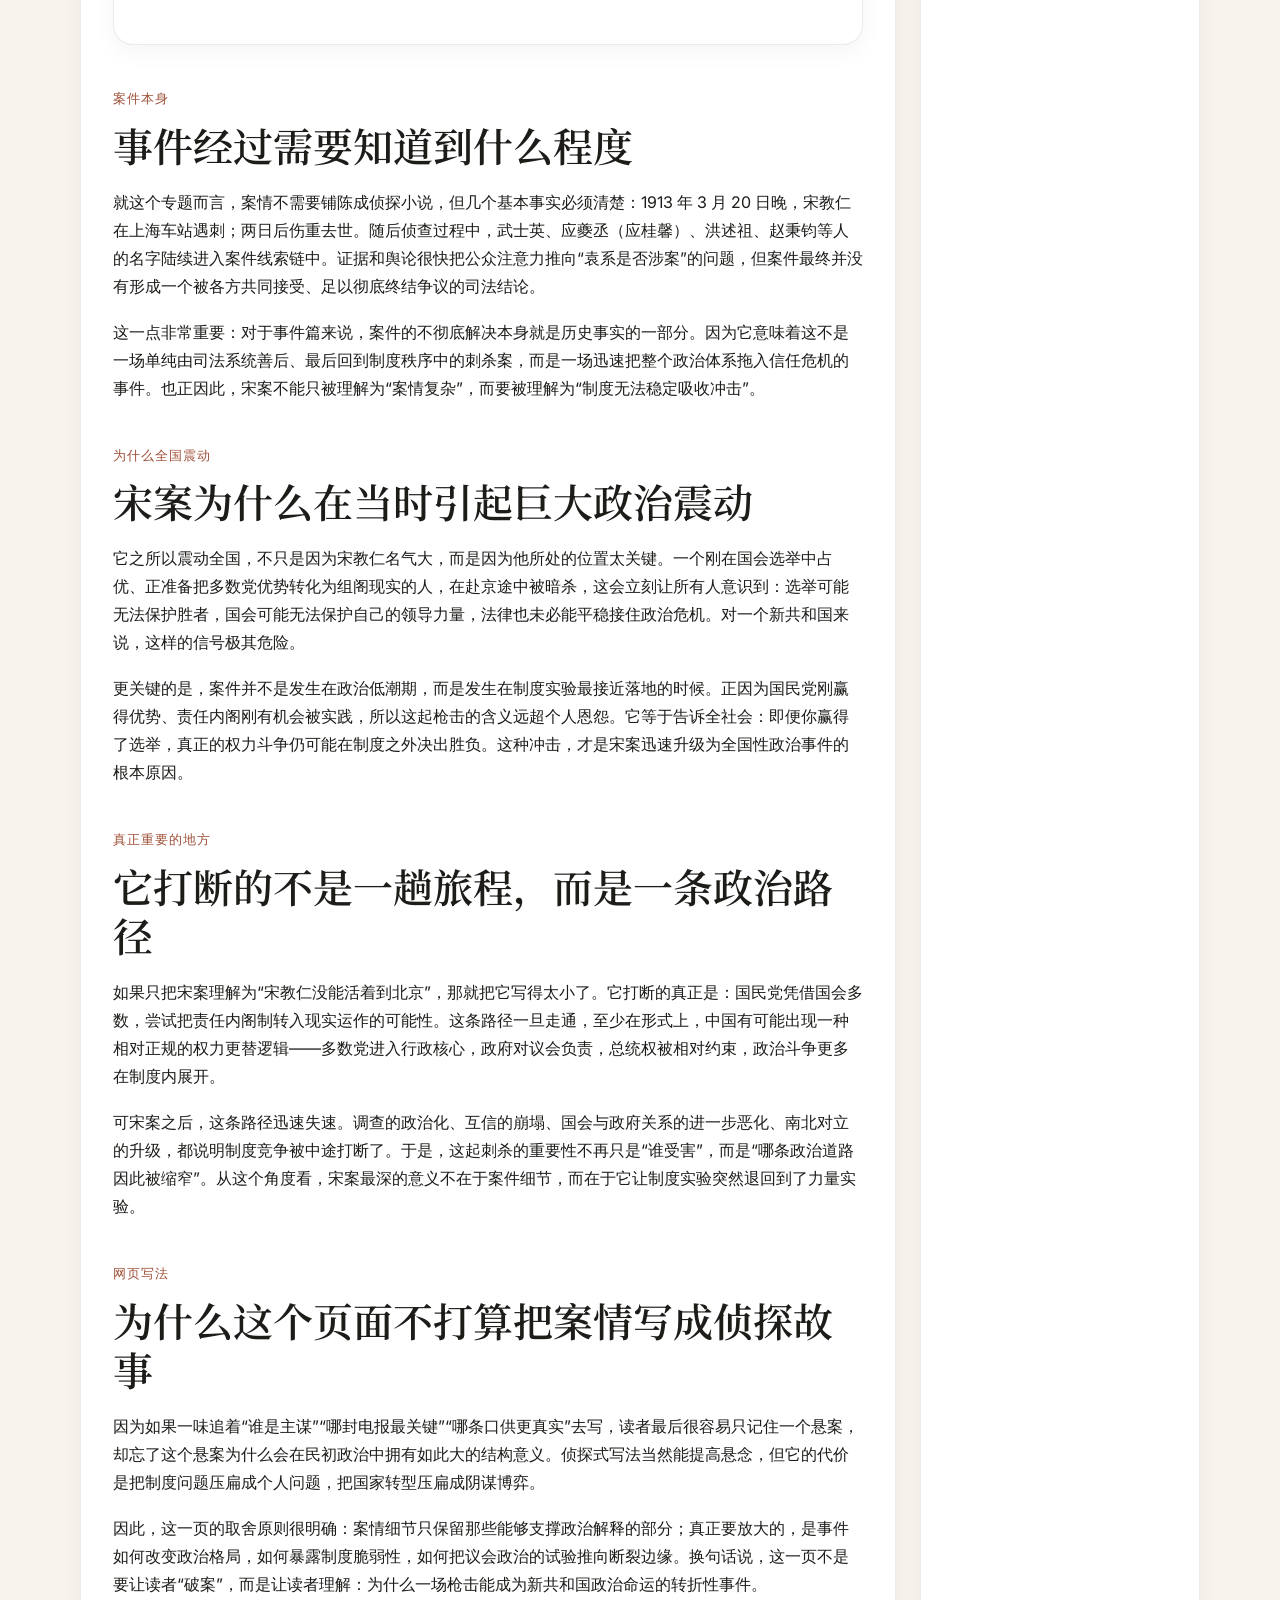
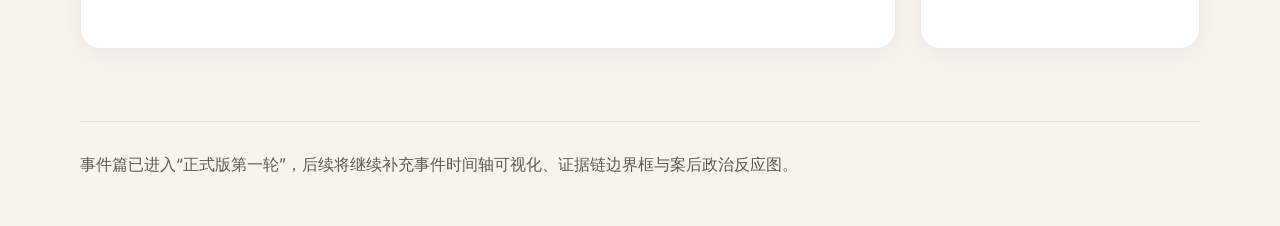
==== commit fe32e68e: "feat: refine media captions and add sources page" ====
--- a/pages/case.html
+++ b/pages/case.html
@@ -10,7 +10,7 @@
   <link rel="stylesheet" href="../assets/css/main.css" />
 </head>
 <body>
-  <header class="site-header"><div class="nav-wrap"><div class="brand">宋教仁案专题站</div><nav class="nav-links"><a data-nav href="../index.html">首页</a><a data-nav href="person.html">人物篇</a><a data-nav href="case.html">事件篇</a><a data-nav href="system.html">制度篇</a><a data-nav href="turning-point.html">转折篇</a><a data-nav href="debate.html">争议篇</a></nav></div></header>
+  <header class="site-header"><div class="nav-wrap"><div class="brand">宋教仁案专题站</div><nav class="nav-links"><a data-nav href="../index.html">首页</a><a data-nav href="person.html">人物篇</a><a data-nav href="case.html">事件篇</a><a data-nav href="system.html">制度篇</a><a data-nav href="turning-point.html">转折篇</a><a data-nav href="debate.html">争议篇</a><a data-nav href="sources.html">来源</a></nav></div></header>
   <section class="page-intro">
     <span class="eyebrow">事件篇</span>
     <h1>1913：从选举胜利到上海车站枪声</h1>
@@ -23,8 +23,8 @@
         <h2>宋案为什么发生在 1913 年春天，而不是别的时候</h2>
         <div class="media-grid">
           <figure class="media-card animated-pulse animated-pan">
-            <img src="../assets/media/shanghai-station-scene.jpg" alt="为专题站生成的 1913 年上海车站氛围插图" />
-            <figcaption class="caption">生成图：1913 年上海车站的氛围插图，用来承接“北上途中遇刺”这一事件现场感。</figcaption>
+            <img src="../assets/media/shanghai-station-scene.jpg" alt="1913 年上海车站氛围插图" />
+            <figcaption class="caption">上海车站场景插图：用于承接“北上途中遇刺”这一关键事件的现场感。</figcaption>
           </figure>
           <div class="media-stack">
             <figure class="media-card animated-float">
@@ -32,8 +32,8 @@
               <figcaption class="caption">历史图像：案件主角宋教仁肖像，提醒读者这里讨论的是现实政治进程，而不是虚构场景。</figcaption>
             </figure>
             <figure class="media-card animated-float">
-              <img src="../assets/media/republic-institutions-collage.jpg" alt="为专题站生成的民初制度与城市空间拼贴图" />
-              <figcaption class="caption">生成图：约法、议会、票箱和城市空间的拼贴，用来提示宋案发生时背后的制度背景。</figcaption>
+              <img src="../assets/media/republic-institutions-collage.jpg" alt="民初制度与城市空间拼贴图" />
+              <figcaption class="caption">制度拼贴图：约法、议会、票箱和城市空间的组合，用来提示宋案发生时背后的制度背景。</figcaption>
             </figure>
           </div>
         </div>
